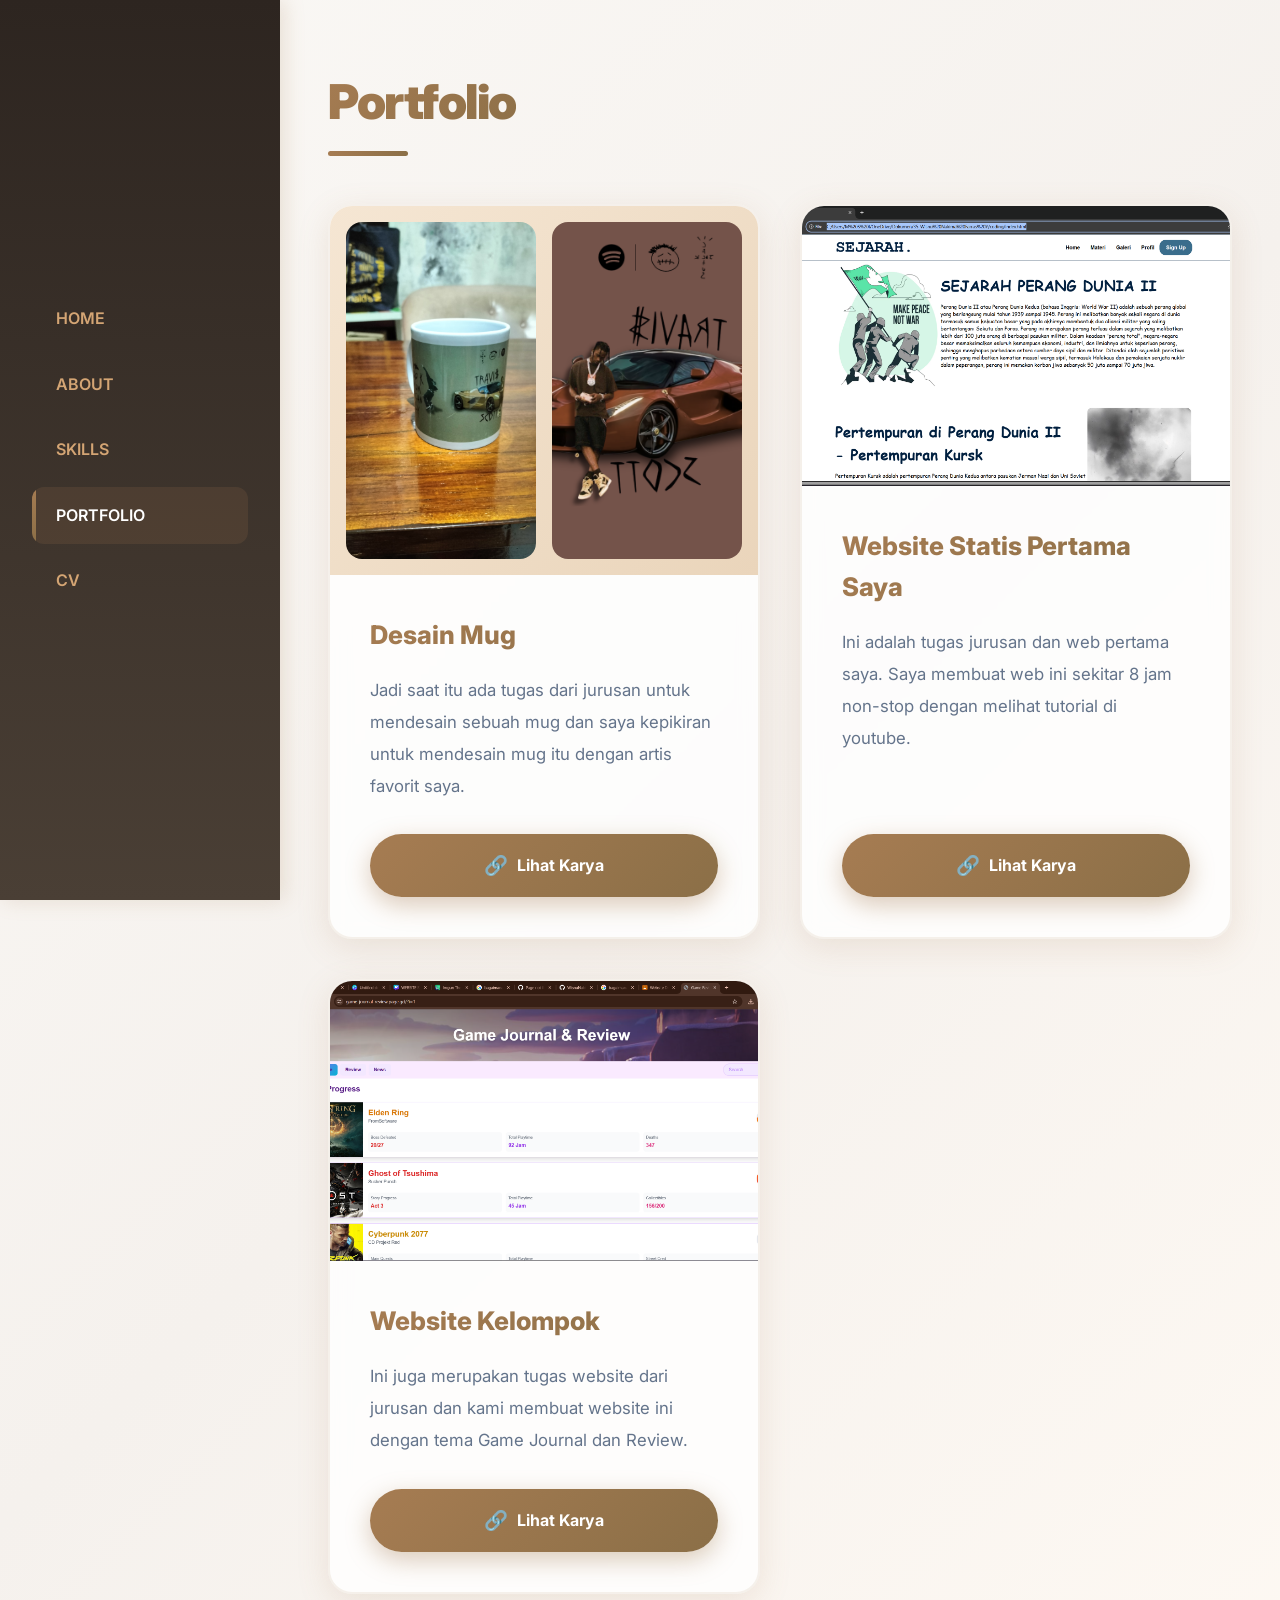
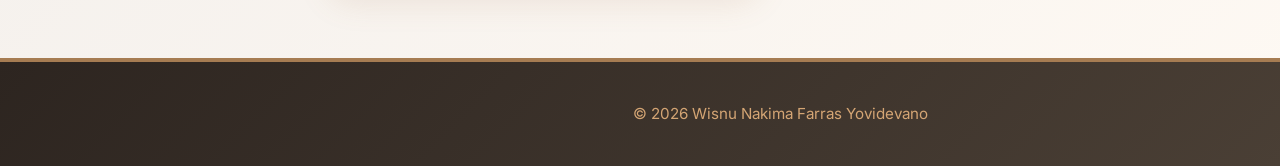
==== pages/portfolio.html @ 6e964e47 "first commit" ====
<!DOCTYPE html>
<html lang="id">
<head>
  <meta charset="UTF-8" />
  <meta name="viewport" content="width=device-width, initial-scale=1.0" />
  <title>Portfolio - Wisnu Nakima Farras Yovidevano</title>
  <link rel="stylesheet" href="../css/style.css" />
  <link rel="stylesheet" href="../css/portfolio.css" />
  <link href="https://fonts.googleapis.com/css2?family=Inter:wght@300;400;500;600;700;800&display=swap" rel="stylesheet" />
</head>
<body>

  <!-- NAVBAR -->
  <nav class="navbar">
    <div class="nav-container">
      <ul class="nav-links">
        <li><a href="../index.html">HOME</a></li>
        <li><a href="about.html">ABOUT</a></li>
        <li><a href="skills.html">SKILLS</a></li>
        <li><a href="portfolio.html" class="active">PORTFOLIO</a></li>
        <li><a href="cv.html">CV</a></li>
      </ul>
    </div>
  </nav>

  <!-- PORTFOLIO SECTION -->
  <section class="section">
    <div class="section-container">
      <h2 class="section-title">Portfolio</h2>
      
      <div class="portfolio-list">
        
        <!-- Project 1: Desain Mug -->
        <div class="portfolio-item">
          <div class="portfolio-image portfolio-image-double">
            <div class="portfolio-image-grid">
              <div class="portfolio-image-single">
                <img src="../assets/IMG20250908212509.jpg" alt="Desain Mug" onerror="this.style.display='none'; this.parentElement.classList.add('no-image')" />
                <div class="portfolio-placeholder">
                  <span>📷</span>
                  <p>Desain Mug</p>
                </div>
              </div>
              <div class="portfolio-image-single">
                <img src="../assets/Desain Mug Wisnu.png" alt="Hasil Mug" onerror="this.style.display='none'; this.parentElement.classList.add('no-image')" />
                <div class="portfolio-placeholder">
                  <span>📷</span>
                  <p>Hasil Mug</p>
                </div>
              </div>
            </div>
          </div>
          <div class="portfolio-content">
            <h3 class="portfolio-title">Desain Mug</h3>
            <p class="portfolio-description">
              Jadi saat itu ada tugas dari jurusan untuk mendesain sebuah mug dan saya kepikiran untuk mendesain mug itu dengan artis favorit saya.
            </p>
            <a href="https://canva.link/6d0sam7udnpr46t" target="_blank" class="portfolio-link">
              <span>🔗</span> Lihat Karya
            </a>
          </div>
        </div>

        <!-- Project 2: Website Statis Pertama -->
        <div class="portfolio-item">
          <div class="portfolio-image">
            <img src="../assets/Screenshot 2026-04-04 115511.png" alt="Website Statis Pertama Saya" onerror="this.style.display='none'; this.parentElement.classList.add('no-image')" />
            <div class="portfolio-placeholder">
              <span>📷</span>
              <p>Screenshot Website Pertama</p>
            </div>
          </div>
          <div class="portfolio-content">
            <h3 class="portfolio-title">Website Statis Pertama Saya</h3>
            <p class="portfolio-description">
              Ini adalah tugas jurusan dan web pertama saya. Saya membuat web ini sekitar 8 jam non-stop dengan melihat tutorial di youtube.
            </p>
            <a href="https://github.com/WisnuNakima/Website-Pertama-Saya.git" target="_blank" class="portfolio-link">
              <span>🔗</span> Lihat Karya
            </a>
          </div>
        </div>

        <!-- Project 3: Website Kelompok -->
        <div class="portfolio-item">
          <div class="portfolio-image">
            <img src="../assets/Screenshot 2026-04-04 122936.png" alt="Website Kelompok" onerror="this.style.display='none'; this.parentElement.classList.add('no-image')" />
            <div class="portfolio-placeholder">
              <span>📷</span>
              <p>Screenshot Website Kelompok</p>
            </div>
          </div>
          <div class="portfolio-content">
            <h3 class="portfolio-title">Website Kelompok</h3>
            <p class="portfolio-description">
              Ini juga merupakan tugas website dari jurusan dan kami membuat website ini dengan tema Game Journal dan Review.
            </p>
            <a href="https://game-journal-review.page.gd/" target="_blank" class="portfolio-link">
              <span>🔗</span> Lihat Karya
            </a>
          </div>
        </div>

      </div>
    </div>
  </section>

  <!-- FOOTER -->
  <footer class="footer">
    <p>© 2026 Wisnu Nakima Farras Yovidevano</p>
  </footer>

  <script src="../js/portfolio.js"></script>
</body>
</html>
---- css/style.css ----
/* ===== GLOBAL STYLES ===== */
*, *::before, *::after {
  margin: 0;
  padding: 0;
  box-sizing: border-box;
}

html {
  scroll-behavior: smooth;
}

body {
  font-family: 'Inter', sans-serif;
  background: linear-gradient(135deg, #faf8f5 0%, #f5f1ed 50%, #fef9f3 100%);
  color: #2d2520;
  line-height: 1.6;
  padding-left: 280px;
}

/* ===== SIDEBAR NAVIGATION ===== */
.navbar {
  position: fixed;
  top: 0;
  left: 0;
  width: 280px;
  height: 100vh;
  background: linear-gradient(180deg, #2d2520 0%, #4a3f35 100%);
  padding: 3rem 2rem;
  z-index: 100;
  box-shadow: 4px 0 20px rgba(166, 124, 82, 0.2);
}

.nav-container {
  display: flex;
  flex-direction: column;
  height: 100%;
  justify-content: center;
}

.nav-links {
  list-style: none;
  display: flex;
  flex-direction: column;
  gap: 0.5rem;
}

.nav-links a {
  text-decoration: none;
  font-size: 1rem;
  font-weight: 600;
  color: #d4a574;
  padding: 1rem 1.5rem;
  border-radius: 12px;
  transition: all 0.3s;
  display: block;
  position: relative;
  overflow: hidden;
}

.nav-links a::before {
  content: '';
  position: absolute;
  left: 0;
  top: 0;
  width: 4px;
  height: 100%;
  background: linear-gradient(180deg, #a67c52, #8b6f47);
  transform: scaleY(0);
  transition: transform 0.3s;
}

.nav-links a:hover,
.nav-links a.active {
  background: rgba(166, 124, 82, 0.15);
  color: #fff;
}

.nav-links a:hover::before,
.nav-links a.active::before {
  transform: scaleY(1);
}

/* ===== SECTION CONTAINER ===== */
.section {
  padding: 4rem 3rem;
  min-height: 100vh;
}

.section-alt {
  background: rgba(255, 255, 255, 0.5);
  backdrop-filter: blur(10px);
}

.section-container {
  max-width: 1400px;
  margin: 0 auto;
}

.section-title {
  font-size: 3rem;
  font-weight: 900;
  background: linear-gradient(135deg, #a67c52 0%, #8b6f47 100%);
  -webkit-background-clip: text;
  -webkit-text-fill-color: transparent;
  background-clip: text;
  margin-bottom: 3rem;
  position: relative;
  display: inline-block;
  letter-spacing: -0.03em;
}

.section-title::after {
  content: '';
  display: block;
  width: 80px;
  height: 5px;
  background: linear-gradient(90deg, #a67c52, #8b6f47);
  margin-top: 10px;
  border-radius: 5px;
}

/* ===== FOOTER ===== */
.footer {
  background: linear-gradient(135deg, #2d2520 0%, #4a3f35 100%);
  padding: 2.5rem 3rem;
  text-align: center;
  border-top: 4px solid #a67c52;
  margin-left: -280px;
  padding-left: calc(280px + 3rem);
}

.footer p {
  font-size: 0.95rem;
  color: #d4a574;
  margin: 0;
}

/* ===== MOBILE RESPONSIVE ===== */
@media (max-width: 1024px) {
  body {
    padding-left: 0;
    padding-top: 70px;
  }

  .navbar {
    width: 100%;
    height: 70px;
    padding: 0 2rem;
    flex-direction: row;
  }

  .nav-container {
    flex-direction: row;
    align-items: center;
    justify-content: center;
  }

  .nav-links {
    flex-direction: row;
    gap: 0.5rem;
  }

  .nav-links a {
    padding: 0.6rem 1rem;
    font-size: 0.85rem;
  }

  .nav-links a::before {
    width: 100%;
    height: 3px;
    top: auto;
    bottom: 0;
    transform: scaleX(0);
  }

  .nav-links a:hover::before,
  .nav-links a.active::before {
    transform: scaleX(1);
  }

  .section {
    padding: 3rem 2rem;
  }

  .section-title {
    font-size: 2.2rem;
  }

  .footer {
    margin-left: 0;
    padding-left: 3rem;
  }
}

@media (max-width: 640px) {
  .nav-links a {
    padding: 0.5rem 0.7rem;
    font-size: 0.75rem;
  }

  .section {
    padding: 2rem 1.5rem;
  }

  .section-title {
    font-size: 1.8rem;
  }
}
---- css/portfolio.css ----
/* ===== PORTFOLIO SECTION ===== */
.portfolio-list {
  display: grid;
  grid-template-columns: repeat(auto-fit, minmax(400px, 1fr));
  gap: 2.5rem;
}

.portfolio-item {
  display: flex;
  flex-direction: column;
  background: rgba(255, 255, 255, 0.8);
  backdrop-filter: blur(10px);
  border-radius: 24px;
  overflow: hidden;
  box-shadow: 0 8px 32px rgba(166, 124, 82, 0.15);
  border: 2px solid rgba(166, 124, 82, 0.1);
  transition: all 0.4s cubic-bezier(0.4, 0, 0.2, 1);
}

.portfolio-item:hover {
  transform: translateY(-12px) rotate(1deg);
  box-shadow: 0 20px 60px rgba(166, 124, 82, 0.3);
  border-color: rgba(166, 124, 82, 0.3);
}

.portfolio-image {
  width: 100%;
  height: 280px;
  background: linear-gradient(135deg, #f5e6d3 0%, #ead5bb 100%);
  position: relative;
  display: flex;
  align-items: center;
  justify-content: center;
  overflow: hidden;
}

.portfolio-image img {
  width: 100%;
  height: 100%;
  object-fit: cover;
  display: block;
  transition: transform 0.5s cubic-bezier(0.4, 0, 0.2, 1);
}

.portfolio-item:hover .portfolio-image img {
  transform: scale(1.1);
}

.portfolio-placeholder {
  position: absolute;
  inset: 0;
  display: flex;
  flex-direction: column;
  align-items: center;
  justify-content: center;
  gap: 0.8rem;
  color: #a67c52;
  font-size: 1rem;
  text-align: center;
  padding: 1.5rem;
  font-weight: 700;
}

.portfolio-image img + .portfolio-placeholder {
  display: none;
}

.portfolio-image.no-image .portfolio-placeholder {
  display: flex;
}

.portfolio-placeholder span {
  font-size: 3rem;
}

.portfolio-content {
  padding: 2.5rem;
  display: flex;
  flex-direction: column;
  flex: 1;
}

.portfolio-title {
  font-size: 1.6rem;
  font-weight: 800;
  background: linear-gradient(135deg, #a67c52 0%, #8b6f47 100%);
  -webkit-background-clip: text;
  -webkit-text-fill-color: transparent;
  background-clip: text;
  margin-bottom: 1.2rem;
}

.portfolio-description {
  font-size: 1.05rem;
  color: #64748b;
  line-height: 1.9;
  margin-bottom: 2rem;
  flex: 1;
}

.portfolio-link {
  display: inline-flex;
  align-items: center;
  justify-content: center;
  gap: 0.6rem;
  font-size: 1rem;
  font-weight: 700;
  padding: 1rem 2rem;
  border-radius: 60px;
  background: linear-gradient(135deg, #a67c52 0%, #8b6f47 100%);
  color: #fff;
  text-decoration: none;
  transition: all 0.4s cubic-bezier(0.4, 0, 0.2, 1);
  box-shadow: 0 8px 25px rgba(166, 124, 82, 0.4);
  position: relative;
  overflow: hidden;
}

.portfolio-link::before {
  content: '';
  position: absolute;
  top: 50%;
  left: 50%;
  width: 0;
  height: 0;
  border-radius: 50%;
  background: rgba(255, 255, 255, 0.3);
  transform: translate(-50%, -50%);
  transition: width 0.6s, height 0.6s;
}

.portfolio-link:hover::before {
  width: 300px;
  height: 300px;
}

.portfolio-link:hover {
  transform: translateY(-3px);
  box-shadow: 0 12px 35px rgba(166, 124, 82, 0.5);
}

.portfolio-link span {
  font-size: 1.2rem;
  position: relative;
  z-index: 1;
}

/* ===== PORTFOLIO DOUBLE IMAGE ===== */
.portfolio-image-double {
  height: auto;
  min-height: 280px;
}

.portfolio-image-grid {
  display: grid;
  grid-template-columns: 1fr 1fr;
  gap: 1rem;
  width: 100%;
  height: 100%;
  padding: 1rem;
}

.portfolio-image-single {
  position: relative;
  background: linear-gradient(135deg, #f5e6d3 0%, #ead5bb 100%);
  display: flex;
  align-items: center;
  justify-content: center;
  overflow: hidden;
  border-radius: 16px;
  min-height: 180px;
}

.portfolio-image-single img {
  width: 100%;
  height: 100%;
  object-fit: cover;
  display: block;
  cursor: pointer;
  transition: transform 0.4s cubic-bezier(0.4, 0, 0.2, 1);
}

.portfolio-image-single:hover img {
  transform: scale(1.15);
}

.portfolio-image-single .portfolio-placeholder {
  position: absolute;
  inset: 0;
  display: flex;
  flex-direction: column;
  align-items: center;
  justify-content: center;
  gap: 0.5rem;
  color: #a67c52;
  font-size: 0.85rem;
  text-align: center;
  padding: 1rem;
  font-weight: 700;
}

.portfolio-image-single img + .portfolio-placeholder {
  display: none;
}

.portfolio-image-single.no-image .portfolio-placeholder {
  display: flex;
}

.portfolio-image-single .portfolio-placeholder span {
  font-size: 2.5rem;
}

/* ===== LIGHTBOX ===== */
.lightbox {
  display: none;
  position: fixed;
  z-index: 9999;
  left: 0;
  top: 0;
  width: 100%;
  height: 100%;
  background: linear-gradient(135deg, rgba(45, 37, 32, 0.97) 0%, rgba(74, 63, 53, 0.97) 100%);
  align-items: center;
  justify-content: center;
  animation: fadeIn 0.4s ease;
  backdrop-filter: blur(12px);
}

@keyframes fadeIn {
  from { opacity: 0; }
  to { opacity: 1; }
}

.lightbox-content {
  max-width: 90%;
  max-height: 90%;
  object-fit: contain;
  animation: zoomIn 0.4s cubic-bezier(0.4, 0, 0.2, 1);
  border-radius: 16px;
  box-shadow: 0 25px 80px rgba(0,0,0,0.6);
}

@keyframes zoomIn {
  from { 
    transform: scale(0.7);
    opacity: 0;
  }
  to { 
    transform: scale(1);
    opacity: 1;
  }
}

.lightbox-close {
  position: absolute;
  top: 40px;
  right: 60px;
  color: #fff;
  font-size: 50px;
  font-weight: bold;
  cursor: pointer;
  transition: all 0.3s;
  z-index: 10000;
  user-select: none;
  width: 60px;
  height: 60px;
  display: flex;
  align-items: center;
  justify-content: center;
  background: linear-gradient(135deg, #a67c52 0%, #8b6f47 100%);
  border-radius: 50%;
  box-shadow: 0 8px 25px rgba(166, 124, 82, 0.5);
}

.lightbox-close:hover {
  background: linear-gradient(135deg, #8b6f47 0%, #6b5744 100%);
  transform: rotate(90deg) scale(1.1);
  box-shadow: 0 12px 35px rgba(166, 124, 82, 0.6);
}

@media (max-width: 1024px) {
  .portfolio-list {
    grid-template-columns: 1fr;
  }
}

@media (max-width: 768px) {
  .portfolio-item {
    border-radius: 20px;
  }

  .portfolio-image {
    height: 240px;
  }

  .portfolio-content {
    padding: 2rem;
  }

  .lightbox-close {
    top: 20px;
    right: 30px;
    font-size: 40px;
    width: 50px;
    height: 50px;
  }
  
  .lightbox-content {
    max-width: 95%;
    max-height: 95%;
  }

  .portfolio-image-grid {
    grid-template-columns: 1fr;
    gap: 0.8rem;
  }
  
  .portfolio-image-single {
    min-height: 200px;
  }
}
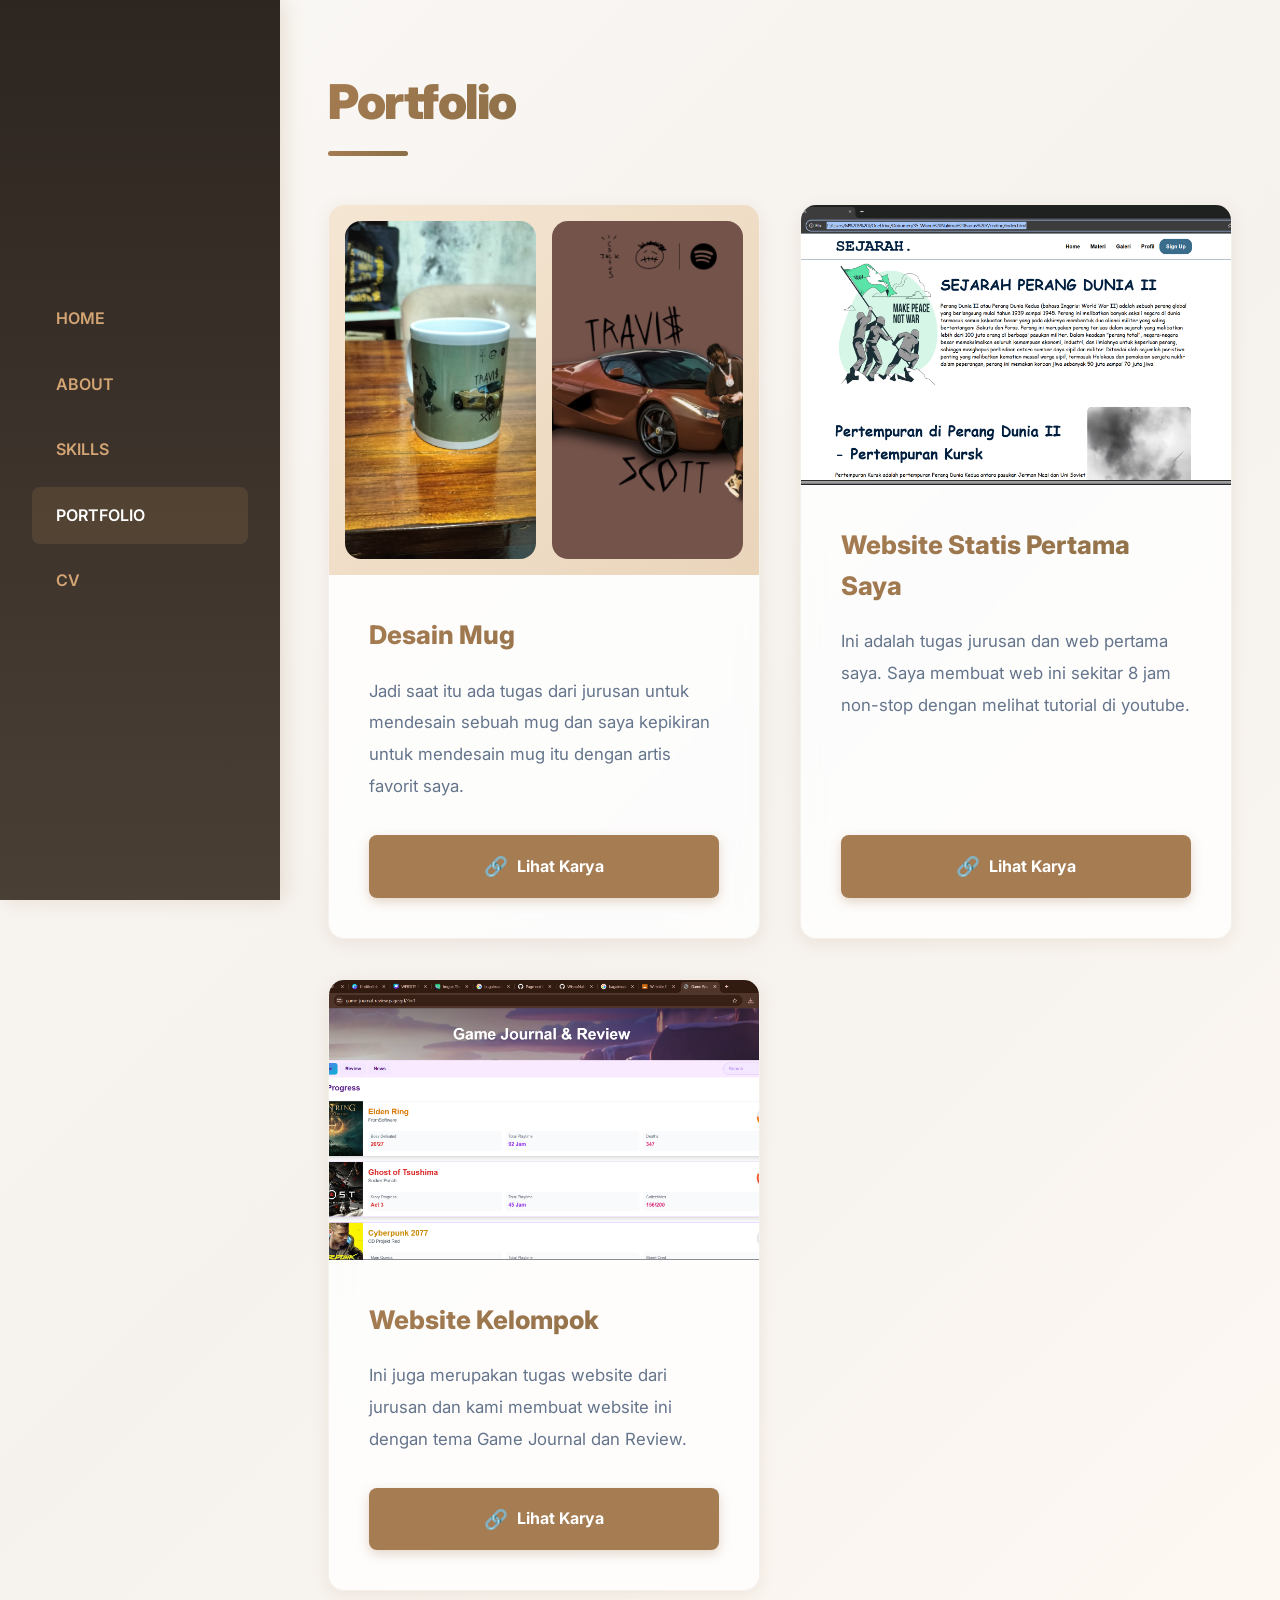
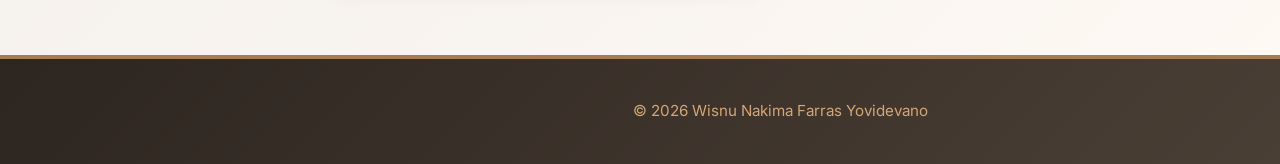
==== commit 44ad6e35: "ganti gambar di skills page, css, sama ganti nama hmtl" ====
--- a/pages/portfolio.html
+++ b/pages/portfolio.html
@@ -42,7 +42,7 @@
                 </div>
               </div>
               <div class="portfolio-image-single">
-                <img src="../assets/Desain Mug Wisnu.png" alt="Hasil Mug" onerror="this.style.display='none'; this.parentElement.classList.add('no-image')" />
+                <img src="../assets/Desain tanpa judul.png" alt="Hasil Mug" onerror="this.style.display='none'; this.parentElement.classList.add('no-image')" />
                 <div class="portfolio-placeholder">
                   <span>📷</span>
                   <p>Hasil Mug</p>
--- a/css/style.css
+++ b/css/style.css
@@ -50,34 +50,15 @@
   font-weight: 600;
   color: #d4a574;
   padding: 1rem 1.5rem;
-  border-radius: 12px;
-  transition: all 0.3s;
+  border-radius: 8px;
+  transition: all 0.3s ease;
   display: block;
-  position: relative;
-  overflow: hidden;
-}
-
-.nav-links a::before {
-  content: '';
-  position: absolute;
-  left: 0;
-  top: 0;
-  width: 4px;
-  height: 100%;
-  background: linear-gradient(180deg, #a67c52, #8b6f47);
-  transform: scaleY(0);
-  transition: transform 0.3s;
 }
 
 .nav-links a:hover,
 .nav-links a.active {
-  background: rgba(166, 124, 82, 0.15);
+  background: rgba(166, 124, 82, 0.2);
   color: #fff;
-}
-
-.nav-links a:hover::before,
-.nav-links a.active::before {
-  transform: scaleY(1);
 }
 
 /* ===== SECTION CONTAINER ===== */
--- a/css/portfolio.css
+++ b/css/portfolio.css
@@ -10,17 +10,15 @@
   flex-direction: column;
   background: rgba(255, 255, 255, 0.8);
   backdrop-filter: blur(10px);
-  border-radius: 24px;
+  border-radius: 16px;
   overflow: hidden;
-  box-shadow: 0 8px 32px rgba(166, 124, 82, 0.15);
-  border: 2px solid rgba(166, 124, 82, 0.1);
-  transition: all 0.4s cubic-bezier(0.4, 0, 0.2, 1);
+  box-shadow: 0 4px 16px rgba(166, 124, 82, 0.12);
+  border: 1px solid rgba(166, 124, 82, 0.1);
+  transition: all 0.3s ease;
 }
 
 .portfolio-item:hover {
-  transform: translateY(-12px) rotate(1deg);
-  box-shadow: 0 20px 60px rgba(166, 124, 82, 0.3);
-  border-color: rgba(166, 124, 82, 0.3);
+  box-shadow: 0 6px 20px rgba(166, 124, 82, 0.2);
 }
 
 .portfolio-image {
@@ -39,11 +37,11 @@
   height: 100%;
   object-fit: cover;
   display: block;
-  transition: transform 0.5s cubic-bezier(0.4, 0, 0.2, 1);
+  transition: transform 0.3s ease;
 }
 
 .portfolio-item:hover .portfolio-image img {
-  transform: scale(1.1);
+  transform: scale(1.05);
 }
 
 .portfolio-placeholder {
@@ -106,43 +104,21 @@
   font-size: 1rem;
   font-weight: 700;
   padding: 1rem 2rem;
-  border-radius: 60px;
-  background: linear-gradient(135deg, #a67c52 0%, #8b6f47 100%);
+  border-radius: 8px;
+  background: #a67c52;
   color: #fff;
   text-decoration: none;
-  transition: all 0.4s cubic-bezier(0.4, 0, 0.2, 1);
-  box-shadow: 0 8px 25px rgba(166, 124, 82, 0.4);
-  position: relative;
-  overflow: hidden;
-}
-
-.portfolio-link::before {
-  content: '';
-  position: absolute;
-  top: 50%;
-  left: 50%;
-  width: 0;
-  height: 0;
-  border-radius: 50%;
-  background: rgba(255, 255, 255, 0.3);
-  transform: translate(-50%, -50%);
-  transition: width 0.6s, height 0.6s;
-}
-
-.portfolio-link:hover::before {
-  width: 300px;
-  height: 300px;
+  transition: all 0.3s ease;
+  box-shadow: 0 4px 12px rgba(166, 124, 82, 0.3);
 }
 
 .portfolio-link:hover {
-  transform: translateY(-3px);
-  box-shadow: 0 12px 35px rgba(166, 124, 82, 0.5);
+  background: #8b6f47;
+  box-shadow: 0 6px 16px rgba(166, 124, 82, 0.4);
 }
 
 .portfolio-link span {
   font-size: 1.2rem;
-  position: relative;
-  z-index: 1;
 }
 
 /* ===== PORTFOLIO DOUBLE IMAGE ===== */
@@ -177,11 +153,11 @@
   object-fit: cover;
   display: block;
   cursor: pointer;
-  transition: transform 0.4s cubic-bezier(0.4, 0, 0.2, 1);
+  transition: transform 0.3s ease;
 }
 
 .portfolio-image-single:hover img {
-  transform: scale(1.15);
+  transform: scale(1.05);
 }
 
 .portfolio-image-single .portfolio-placeholder {
@@ -274,9 +250,7 @@
 }
 
 .lightbox-close:hover {
-  background: linear-gradient(135deg, #8b6f47 0%, #6b5744 100%);
-  transform: rotate(90deg) scale(1.1);
-  box-shadow: 0 12px 35px rgba(166, 124, 82, 0.6);
+  background: #8b6f47;
 }
 
 @media (max-width: 1024px) {
